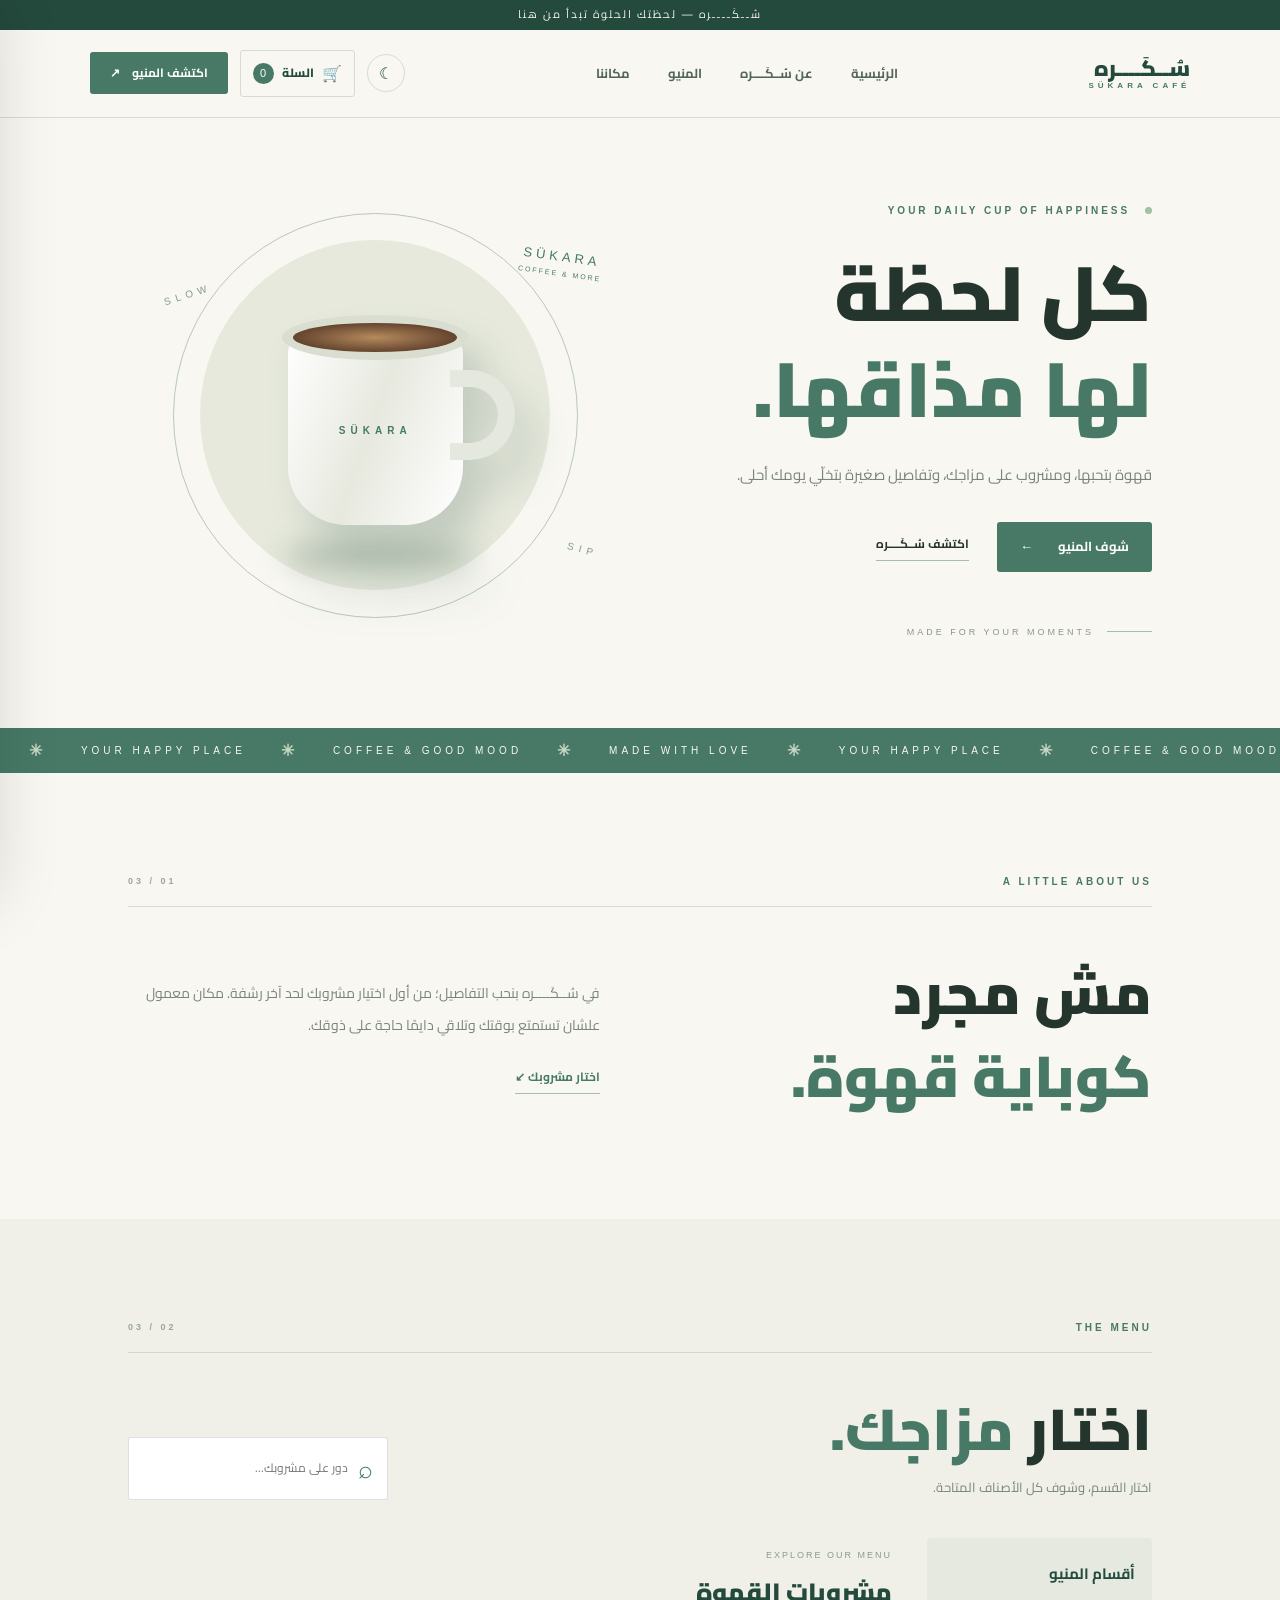
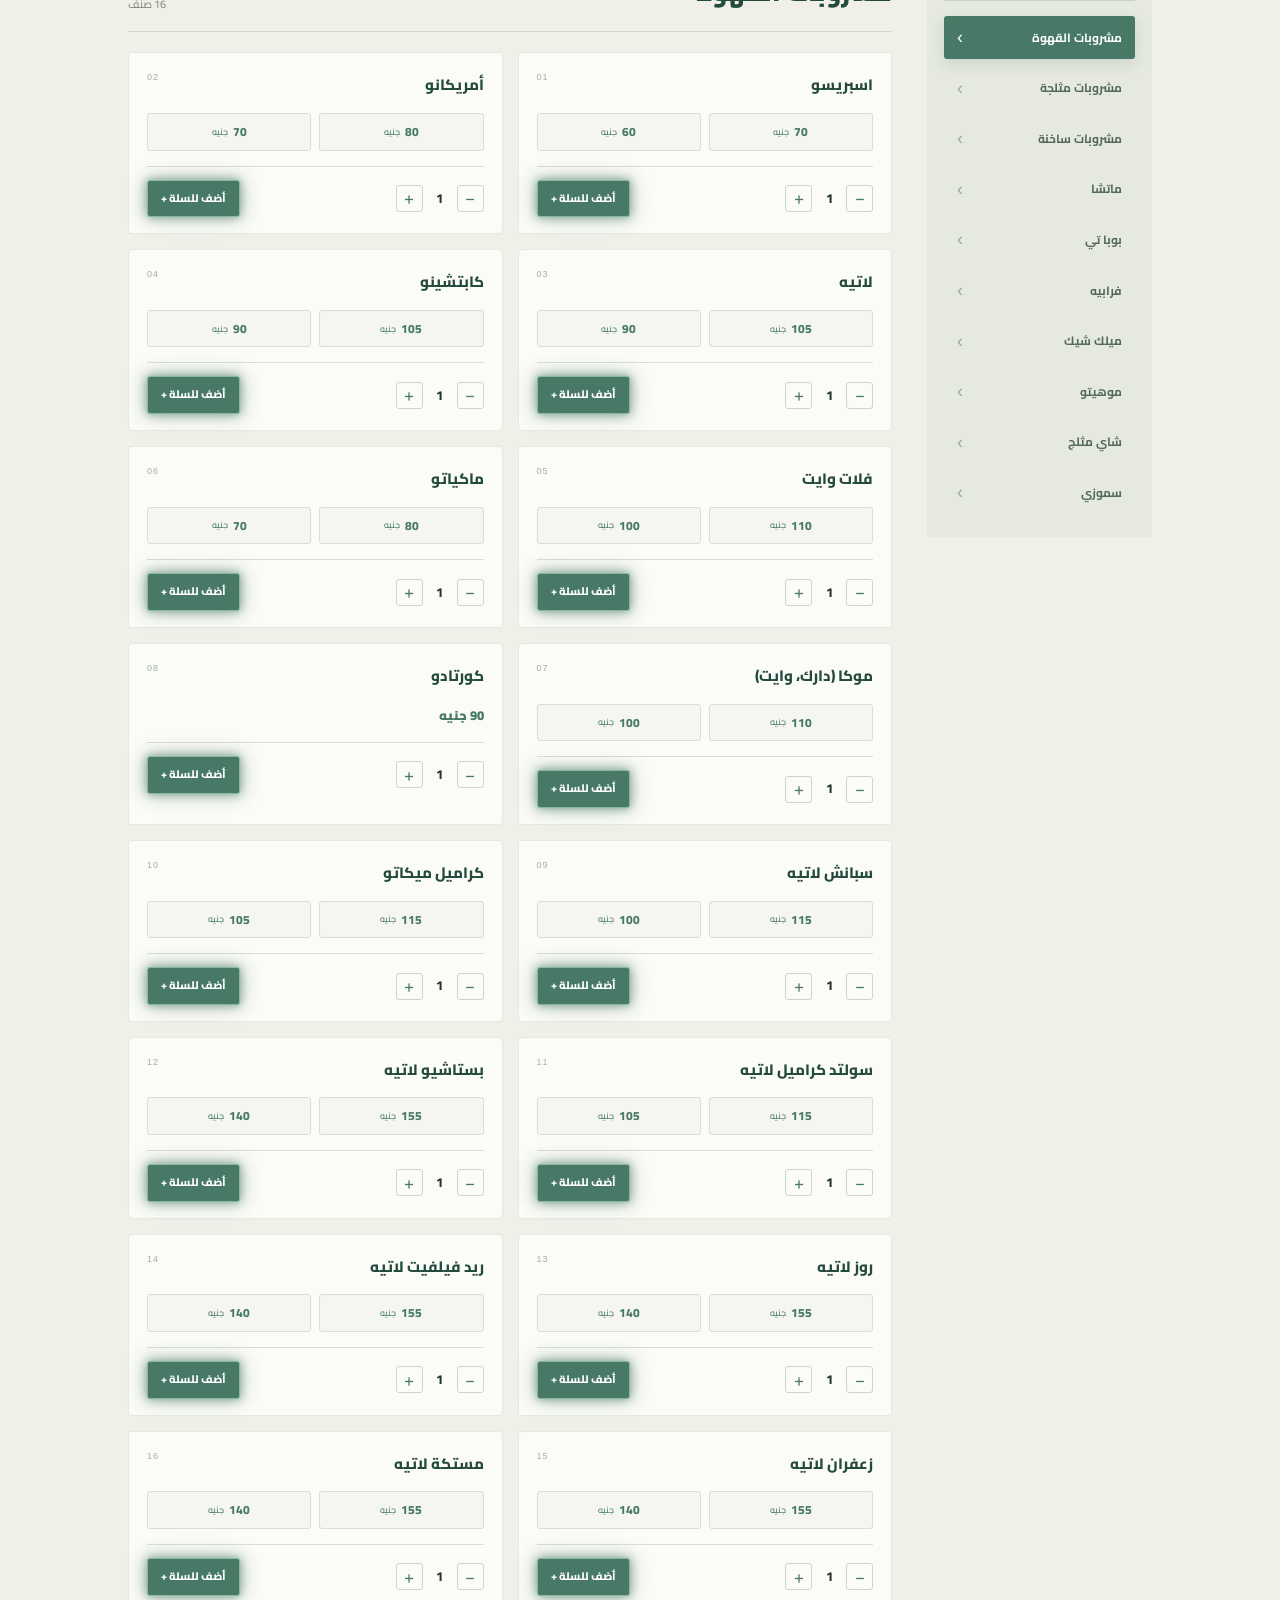
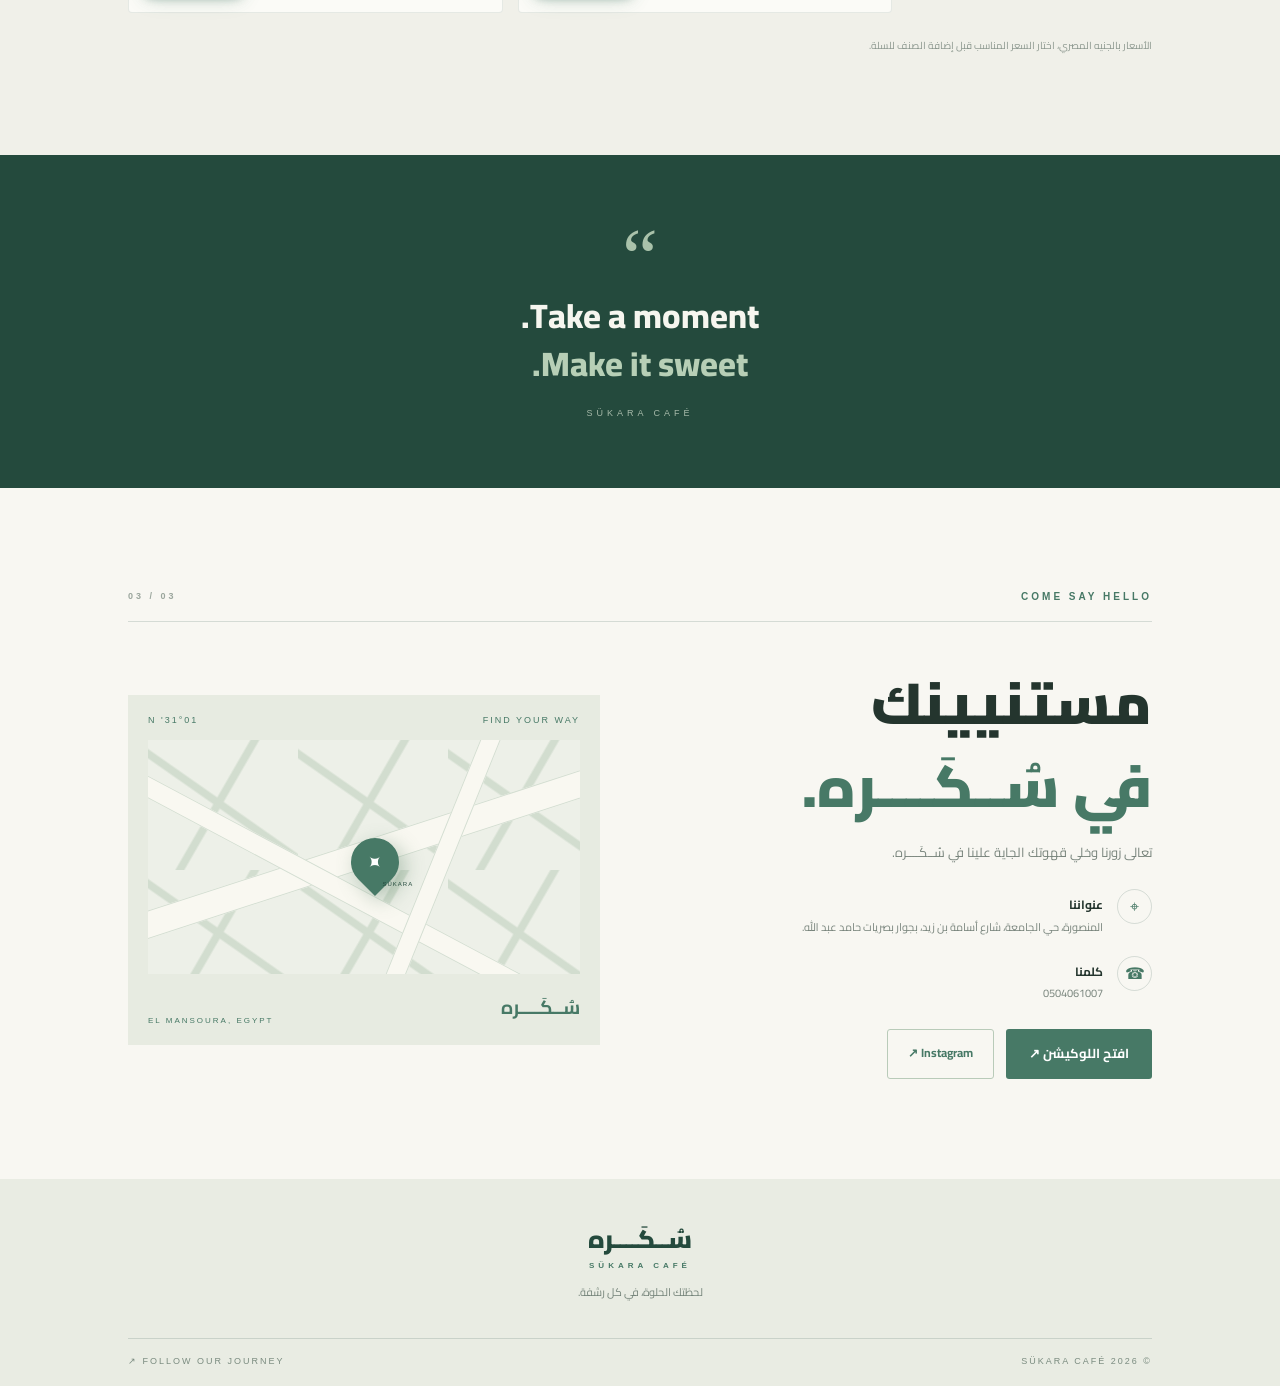
==== index.html @ 3d0cc42a "Add files via upload" ====
<!DOCTYPE html>
<html lang="ar" dir="rtl">
<head>
  <meta charset="UTF-8">
  <meta name="viewport" content="width=device-width, initial-scale=1.0">
  <meta name="theme-color" content="#f7f6f0">
  <meta name="description" content="سُــكَــــره - قهوتك ومشروبك المفضل في مكان واحد.">
  <title>سُــكَــــره | SÜKARA Café</title>
  <link rel="preconnect" href="https://fonts.googleapis.com">
  <link rel="preconnect" href="https://fonts.gstatic.com" crossorigin>
  <link href="https://fonts.googleapis.com/css2?family=Cairo:wght@400;500;600;700;800;900&display=swap" rel="stylesheet">
  <link rel="stylesheet" href="style.css">
  <script src="script.js?v=invoice-fix-2" defer></script>
</head>
<body>
  <div class="announcement">سُــكَــــره — لحظتك الحلوة تبدأ من هنا</div>

  <header class="site-header">
    <a class="brand" href="#home" aria-label="سُــكَــــره الرئيسية">
      <img src="images/logo.png.jpg" alt="شعار سُــكَــــره" onerror="this.style.display='none'">
      <span>سُــكَــــره<small>SÜKARA CAFÉ</small></span>
    </a>

    <button class="menu-toggle" id="menuToggle" aria-label="فتح القائمة">☰</button>

    <nav class="main-nav" id="mainNav">
      <a href="#home">الرئيسية</a>
      <a href="#about">عن سُــكَــــره</a>
      <a href="#menu">المنيو</a>
      <a href="#location">مكاننا</a>
    </nav>

    <div class="header-actions">
      <button class="icon-btn" id="themeToggle" aria-label="تغيير الوضع">☾</button>

      <button class="cart-header-btn" id="openCart" aria-label="فتح سلة الطلبات">
        <span class="cart-icon">🛒</span>
        <span>السلة</span>
        <b id="cartCount">0</b>
      </button>

      <a class="header-order" href="#menu">اكتشف المنيو <span>↗</span></a>
    </div>
  </header>

  <main>
    <section class="hero" id="home">
      <div class="hero-copy">
        <span class="eyebrow"><i></i> YOUR DAILY CUP OF HAPPINESS</span>
        <h1>كل لحظة<br><em>لها مذاقها.</em></h1>
        <p>قهوة بتحبها، ومشروب على مزاجك، وتفاصيل صغيرة بتخلّي يومك أحلى.</p>
        <div class="hero-actions">
          <a class="primary-btn" href="#menu">شوف المنيو <span>←</span></a>
          <a class="text-link" href="#about">اكتشف سُــكَــــره</a>
        </div>
        <div class="hero-note"><span class="note-line"></span><span>MADE FOR YOUR MOMENTS</span></div>
      </div>

      <div class="hero-art" aria-label="قهوة سُــكَــــره">
        <div class="art-circle"></div>
        <div class="art-ring"></div>
        <div class="cup">
          <div class="cup-top"><div class="coffee"></div></div>
          <div class="cup-body"><span>SÜKARA</span></div>
          <div class="cup-handle"></div>
          <div class="cup-shadow"></div>
        </div>
        <div class="art-stamp">SÜKARA<br><small>COFFEE & MORE</small></div>
        <span class="floating-word word-one">SLOW</span>
        <span class="floating-word word-two">SIP</span>
      </div>
    </section>

    <div class="ticker" aria-hidden="true">
      <div class="ticker-track">
        <span>COFFEE & GOOD MOOD</span><b>✳</b>
        <span>YOUR HAPPY PLACE</span><b>✳</b>
        <span>MADE WITH LOVE</span><b>✳</b>
        <span>COFFEE & GOOD MOOD</span><b>✳</b>
        <span>YOUR HAPPY PLACE</span><b>✳</b>
        <span>MADE WITH LOVE</span><b>✳</b>
      </div>
    </div>

    <section class="about section-wrap" id="about">
      <div class="section-kicker">A LITTLE ABOUT US <span>01 / 03</span></div>
      <div class="about-grid">
        <h2>مش مجرد<br><em>كوباية قهوة.</em></h2>
        <div class="about-copy">
          <p>في سُــكَــــره بنحب التفاصيل؛ من أول اختيار مشروبك لحد آخر رشفة. مكان معمول علشان تستمتع بوقتك وتلاقي دايمًا حاجة على ذوقك.</p>
          <a href="#menu" class="under-link">اختار مشروبك <span>↙</span></a>
        </div>
      </div>
    </section>

    <section class="menu-section section-wrap" id="menu">
      <div class="section-kicker">THE MENU <span>02 / 03</span></div>

      <div class="menu-heading">
        <div>
          <h2>اختار <em>مزاجك.</em></h2>
          <p>اختار القسم، وشوف كل الأصناف المتاحة.</p>
        </div>

        <div class="menu-search">
          <span>⌕</span>
          <input type="search" id="menuSearch" placeholder="دور على مشروبك..." autocomplete="off">
        </div>
      </div>

      <div class="menu-layout">
        <aside class="menu-categories">
          <h3>أقسام المنيو</h3>
          <div class="category-tabs" id="categoryTabs"></div>
        </aside>

        <div class="menu-content">
          <div class="menu-content-heading">
            <div>
              <span class="menu-small-label">EXPLORE OUR MENU</span>
              <h3 id="activeCategoryTitle">مشروبات القهوة</h3>
            </div>
            <span class="menu-count" id="menuCount">0 صنف</span>
          </div>

          <div class="products-grid" id="productsGrid"></div>
          <div class="empty-state" id="emptyState" hidden>
            مش لاقيين الصنف ده، جرّب كلمة تانية.
          </div>
        </div>
      </div>

      <p class="menu-footnote">الأسعار بالجنيه المصري، اختار السعر المناسب قبل إضافة الصنف للسلة.</p>
    </section>

    <section class="quote-band">
      <span class="quote-mark">“</span>
      <p>Take a moment.<br><em>Make it sweet.</em></p>
      <span class="quote-sign">SÜKARA CAFÉ</span>
    </section>

    <section class="location-section section-wrap" id="location">
      <div class="section-kicker">COME SAY HELLO <span>03 / 03</span></div>

      <div class="location-grid">
        <div>
          <h2>مستنيينك<br><em>في سُــكَــــره.</em></h2>
          <p>تعالى زورنا وخلي قهوتك الجاية علينا في سُــكَــــره.</p>

          <div class="location-detail">
            <span class="detail-icon">⌖</span>
            <div>
              <b>عنواننا</b>
              <p>المنصورة، حي الجامعة، شارع أسامة بن زيد، بجوار بصريات حامد عبد الله.</p>
            </div>
          </div>

          <div class="location-detail">
            <span class="detail-icon">☎</span>
            <div>
              <b>كلمنا</b>
              <p dir="ltr">0504061007</p>
            </div>
          </div>

          <div class="location-actions">
            <a class="primary-btn" href="https://www.google.com/maps?q=31.033583,31.358722" target="_blank" rel="noopener">افتح اللوكيشن ↗</a>
            <a class="outline-btn" href="https://www.instagram.com/sukara.eg/" target="_blank" rel="noopener">Instagram ↗</a>
          </div>
        </div>

        <div class="location-card">
          <div class="location-card-top"><span>FIND YOUR WAY</span><span>31°01' N</span></div>
          <div class="map-art">
            <div class="map-road road-a"></div>
            <div class="map-road road-b"></div>
            <div class="map-road road-c"></div>
            <div class="map-pin">✦<small>SÜKARA</small></div>
          </div>
          <div class="location-card-bottom"><b>سُــكَــــره</b><span>EL MANSOURA, EGYPT</span></div>
        </div>
      </div>
    </section>
  </main>

  <footer class="site-footer">
    <a class="footer-brand" href="#home">سُــكَــــره <small>SÜKARA CAFÉ</small></a>
    <p>لحظتك الحلوة، في كل رشفة.</p>
    <div class="footer-bottom">
      <span>© 2026 SÜKARA CAFÉ</span>
      <a href="https://www.instagram.com/sukara.eg/" target="_blank" rel="noopener">FOLLOW OUR JOURNEY ↗</a>
    </div>
  </footer>

  <!-- خلفية سلة الطلبات -->
  <div class="cart-overlay" id="cartOverlay"></div>

  <!-- سلة الطلبات الجانبية -->
  <aside class="cart-drawer" id="cartDrawer" aria-label="سلة الطلبات">
    <div class="cart-drawer-header">
      <div>
        <span class="cart-kicker">YOUR ORDER</span>
        <h2>سلة الطلبات <span id="cartHeaderCount">(0)</span></h2>
      </div>
      <button class="cart-close" id="closeCart" aria-label="إغلاق السلة">×</button>
    </div>

    <div class="cart-items" id="cartItems">
      <div class="cart-empty">
        <span>🛒</span>
        <h3>السلة لسه فاضية</h3>
        <p>اختار مشروبك المفضل وضيفه هنا.</p>
        <button class="continue-shopping" id="continueShopping">ابدأ الطلب</button>
      </div>
    </div>

    <div class="cart-drawer-footer">
      <div class="cart-total-row">
        <span>إجمالي الطلب</span>
        <strong id="cartTotal">0 جنيه</strong>
      </div>
      <p class="cart-note">راجع الأصناف والكميات قبل تأكيد طلبك.</p>
      <button class="checkout-btn" id="checkoutBtn" disabled>تأكيد الطلب</button>
      <button class="clear-cart-btn" id="clearCart">إفراغ السلة</button>
    </div>
  </aside>

  <div class="toast-message" id="toastMessage"></div>
<!-- نافذة بيانات تأكيد الطلب -->
<div class="checkout-modal-overlay" id="checkoutModalOverlay"></div>

<section
  class="checkout-modal"
  id="checkoutModal"
  role="dialog"
  aria-modal="true"
  aria-labelledby="checkoutModalTitle"
  aria-hidden="true"
>
  <button
    type="button"
    class="checkout-modal-close"
    id="closeCheckoutModal"
    aria-label="إغلاق"
  >×</button>

  <div class="checkout-modal-heading">
    <span>COMPLETE YOUR ORDER</span>
    <h2 id="checkoutModalTitle">بيانات الطلب</h2>
    <p>اكتب بياناتك واختار طريقة استلام الطلب.</p>
  </div>

  <div class="checkout-form-fields">
    <label for="customerName">اسم العميل</label>
    <input
      type="text"
      id="customerName"
      placeholder="اكتب اسمك"
      autocomplete="name"
    >

    <label for="customerPhone">رقم التليفون</label>
    <input
      type="tel"
      id="customerPhone"
      placeholder="01xxxxxxxxx"
      inputmode="tel"
      autocomplete="tel"
    >
  </div>

  <div class="fulfillment-title">اختار طريقة استلام الطلب</div>

  <div class="fulfillment-options">
    <button
      type="button"
      class="fulfillment-option"
      id="deliveryOption"
      data-fulfillment="delivery"
      aria-pressed="false"
    >
      <span class="fulfillment-icon" aria-hidden="true">🚚</span>
      <span>Delivery</span>
    </button>

    <button
      type="button"
      class="fulfillment-option"
      id="inPlaceOption"
      data-fulfillment="in-place"
      aria-pressed="false"
    >
      <span class="fulfillment-icon" aria-hidden="true">☕</span>
      <span>In Place</span>
    </button>
  </div>

  <div class="delivery-area-field" id="deliveryAreaField" hidden>
    <label for="deliveryArea">حدد المنطقة بالتفصيل</label>
    <textarea
      id="deliveryArea"
      rows="3"
      placeholder="اكتب المنطقة والشارع وأي تفاصيل تساعدنا نوصل لك..."
    ></textarea>
  </div>

  
  <div class="order-actions">
    <button
      type="button"
      class="confirm-order-final"
      id="confirmOrderFinal"
    >
      <span>📩</span>
      تأكيد الأوردر
    </button>
  </div>

  <p class="order-warning">
    بعد تأكيد الطلب، هتظهرلك فاتورة إلكترونية بتفاصيل الأوردر.
  </p>

</section>

  <button class="back-top" id="backTop" aria-label="العودة للأعلى">↑</button>
</body>
</html>
---- style.css ----
*{box-sizing:border-box;margin:0;padding:0}
:root{--green:#477966;--deep:#244a3d;--sage:#a4bea7;--cream:#f8f7f2;--paper:#efeee7;--ink:#24352e;--muted:#78847c;--line:rgba(36,74,61,.16);--white:#fff;--shadow:0 22px 60px rgba(36,74,61,.10)}
body{font-family:"Cairo",sans-serif;background:var(--cream);color:var(--ink);line-height:1.8;overflow-x:hidden;transition:background .3s,color .3s}
body.no-scroll{overflow:hidden}
a{color:inherit;text-decoration:none}
button,input{font:inherit}
button{cursor:pointer}
.announcement{text-align:center;background:var(--deep);color:#f8f7f2;font-size:11px;letter-spacing:2px;padding:5px 12px}
.site-header{height:88px;padding:0 7%;display:flex;align-items:center;justify-content:space-between;background:rgba(248,247,242,.94);backdrop-filter:blur(16px);position:sticky;top:0;z-index:20;border-bottom:1px solid var(--line)}
.brand{display:flex;align-items:center;gap:10px;color:var(--deep);font-size:22px;font-weight:900;line-height:1.15}
.brand img{width:53px;height:53px;object-fit:contain;border-radius:50%}
.brand small,.footer-brand small{display:block;font-family:Arial,sans-serif;font-size:8px;letter-spacing:4px;color:var(--green);text-align:center}
.main-nav{display:flex;gap:38px;font-size:13px;font-weight:700;color:#53665c}
.main-nav a{transition:.2s}
.main-nav a:hover{color:var(--green)}
.header-actions{display:flex;align-items:center;gap:12px}
.icon-btn{border:1px solid var(--line);background:transparent;color:var(--deep);width:38px;height:38px;border-radius:50%}
.cart-header-btn{display:flex;align-items:center;gap:8px;border:1px solid var(--line);background:transparent;color:var(--deep);padding:8px 12px;border-radius:3px;font-size:12px;font-weight:800}
.cart-header-btn b{background:var(--green);color:#fff;min-width:21px;height:21px;border-radius:50%;display:grid;place-items:center;font:11px Arial}
.cart-icon{font-size:16px}
.header-order{background:var(--green);color:white;padding:10px 20px;border-radius:3px;font-size:12px;font-weight:700}
.header-order span{margin-right:9px}
.menu-toggle{display:none}
.hero{min-height:610px;padding:70px 10% 85px;display:grid;grid-template-columns:1fr 1fr;align-items:center;gap:35px;position:relative;overflow:hidden}
.hero-copy{position:relative;z-index:2}
.eyebrow,.section-kicker{font-family:Arial,sans-serif;letter-spacing:3px;font-size:10px;color:var(--green);font-weight:700}
.eyebrow i{display:inline-block;width:7px;height:7px;background:var(--sage);border-radius:50%;margin-left:9px}
.hero h1{font-size:clamp(48px,6vw,82px);line-height:1.25;font-weight:900;margin:22px 0}
.hero h1 em,.about h2 em,.menu-heading h2 em,.location-grid h2 em{font-style:normal;color:var(--green)}
.hero-copy>p{max-width:430px;color:var(--muted);font-size:15px;line-height:2.1}
.hero-actions{display:flex;align-items:center;gap:28px;margin-top:32px}
.primary-btn{display:inline-flex;align-items:center;gap:25px;background:var(--green);color:white;padding:13px 23px;border-radius:3px;font-size:13px;font-weight:700;transition:.25s}
.primary-btn:hover{background:var(--deep);transform:translateY(-3px)}
.text-link,.under-link{font-size:12px;font-weight:700;border-bottom:1px solid var(--sage);padding-bottom:5px}
.hero-note{display:flex;align-items:center;gap:13px;margin-top:55px;font:9px Arial;letter-spacing:3px;color:#8a968d}
.note-line{width:45px;height:1px;background:var(--sage)}
.hero-art{height:450px;position:relative;display:flex;align-items:center;justify-content:center}
.art-circle{position:absolute;width:350px;height:350px;background:#e6e9dc;border-radius:50%}
.art-ring{position:absolute;width:405px;height:405px;border:1px solid #b8c9b8;border-radius:50%}
.cup{position:relative;width:225px;height:270px;z-index:2;filter:drop-shadow(18px 25px 17px rgba(36,74,61,.18))}
.cup-body{position:absolute;top:55px;left:25px;width:175px;height:190px;background:linear-gradient(110deg,#fff 0%,#e7e9df 48%,#fff 100%);border-radius:18px 18px 58px 58px;display:flex;align-items:center;justify-content:center;color:var(--green);font:10px Arial;letter-spacing:5px;font-weight:bold}
.cup-top{position:absolute;top:35px;left:19px;width:187px;height:45px;border-radius:50%;background:#d9ded1;z-index:3;display:grid;place-items:center}
.coffee{width:164px;height:29px;border-radius:50%;background:radial-gradient(ellipse,#b58a5d 0%,#65452f 70%)}
.cup-handle{position:absolute;right:-27px;top:90px;width:65px;height:90px;border:17px solid #e5e8de;border-left:0;border-radius:0 45px 45px 0}
.cup-shadow{position:absolute;bottom:-15px;left:20px;width:190px;height:20px;background:#9aab9b;filter:blur(14px);border-radius:50%;z-index:-1}
.art-stamp{position:absolute;right:4%;top:13%;font:13px Arial;letter-spacing:4px;color:var(--green);transform:rotate(8deg);text-align:center}
.art-stamp small{font-size:7px;letter-spacing:2px}
.floating-word{position:absolute;font:10px Arial;letter-spacing:5px;color:#809b88}
.word-one{left:7%;top:22%;transform:rotate(-18deg)}
.word-two{right:5%;bottom:19%;transform:rotate(15deg)}
.ticker{overflow:hidden;background:var(--green);color:#f8f7f2;padding:13px 0}
.ticker-track{display:flex;align-items:center;justify-content:space-around;gap:35px;min-width:900px;white-space:nowrap;font:10px Arial;letter-spacing:4px}
.ticker b{color:#c5d6c2;font-size:16px}
.section-wrap{padding:100px 10%}
.section-kicker{display:flex;justify-content:space-between;border-bottom:1px solid var(--line);padding-bottom:15px}
.section-kicker span{font-size:9px;color:#9ba69d}
.about-grid{display:grid;grid-template-columns:1fr 1fr;gap:80px;padding-top:45px;align-items:center}
.about h2,.menu-heading h2,.location-grid h2{font-size:clamp(36px,4.5vw,60px);line-height:1.45;font-weight:900}
.about-copy p{font-size:14px;color:var(--muted);line-height:2.3;max-width:480px}
.under-link{display:inline-block;margin-top:25px;color:var(--green)}
.menu-section{background:#f0f0e9}
.menu-heading{display:flex;align-items:end;justify-content:space-between;margin:35px 0 38px}
.menu-heading p{color:var(--muted);font-size:13px;margin-top:5px}
.menu-search{width:260px;display:flex;align-items:center;gap:10px;background:#fff;border:1px solid var(--line);padding:8px 14px;border-radius:3px}
.menu-search span{font-size:25px;color:var(--green)}
.menu-search input{border:0;outline:0;background:transparent;width:100%;font-size:12px;color:var(--ink)}
.menu-layout{display:grid;grid-template-columns:225px minmax(0,1fr);gap:35px;align-items:start}
.menu-categories{background:#e5e9df;padding:22px 17px;position:sticky;top:110px;border-radius:4px}
.menu-categories h3{font-size:15px;color:var(--deep);margin-bottom:15px;padding-bottom:13px;border-bottom:1px solid rgba(36,74,61,.15)}
.category-tabs{display:flex;flex-direction:column;gap:7px}
.category-tab{width:100%;display:flex;align-items:center;justify-content:space-between;text-align:right;border:1px solid transparent;background:transparent;color:#53695c;padding:10px 12px;border-radius:3px;font-size:12px;font-weight:700;transition:.2s}
.category-tab:after{content:"›";font:18px Arial;opacity:.5}
.category-tab:hover{background:#f5f6ef;color:var(--deep)}
.category-tab.active{background:var(--green);color:white;box-shadow:0 5px 14px rgba(36,74,61,.12)}
.category-tab.active:after{opacity:1}
.menu-content{min-width:0}
.menu-content-heading{display:flex;align-items:end;justify-content:space-between;border-bottom:1px solid var(--line);padding:0 0 17px;margin-bottom:20px}
.menu-small-label{font:9px Arial;letter-spacing:2px;color:#8b9b8d}
.menu-content-heading h3{font-size:25px;color:var(--deep);font-weight:900;margin-top:3px}
.menu-count{font-size:11px;color:var(--muted);white-space:nowrap}
.products-grid{display:grid;grid-template-columns:repeat(2,minmax(0,1fr));gap:15px}
.product-card{background:#fbfbf7;border:1px solid rgba(36,74,61,.10);padding:19px 18px 16px;border-radius:4px;display:flex;flex-direction:column;gap:15px;transition:.25s;min-width:0}
.product-card:hover{transform:translateY(-3px);box-shadow:var(--shadow);border-color:#b4c9b8}
.product-card-top{display:flex;justify-content:space-between;align-items:start;gap:10px}
.product-card h4{font-size:15px;font-weight:800;color:var(--deep);line-height:1.7}
.product-number{font:9px Arial;letter-spacing:1px;color:#a1b0a2;flex-shrink:0}
.product-price-options{display:flex;gap:8px;flex-wrap:wrap}
.price-option{flex:1;min-width:75px;display:flex;align-items:center;justify-content:center;gap:5px;border:1px solid #d7dfd5;background:#f4f6ef;color:var(--green);padding:7px 9px;border-radius:3px;font-size:12px;font-weight:800;transition:.2s}
.price-option:hover{border-color:var(--green)}
.price-option.selected{background:var(--green);border-color:var(--green);color:#fff}
.price-option small{font-size:9px;font-weight:500}
.single-price{font-size:13px;font-weight:900;color:var(--green)}
.product-controls{display:flex;align-items:center;justify-content:space-between;border-top:1px solid var(--line);padding-top:13px;gap:10px}
.quantity-control{display:flex;align-items:center;gap:11px}
.quantity-control button{width:27px;height:27px;border:1px solid #c9d6c9;background:transparent;color:var(--green);border-radius:3px;font-size:18px;line-height:1}
.quantity-control button:hover{background:var(--green);color:#fff}
.quantity-control span{font-size:13px;font-weight:800;min-width:12px;text-align:center}
.add-to-cart{background:var(--deep);color:#fff;border:0;padding:8px 13px;border-radius:3px;font-size:11px;font-weight:800;transition:.2s}
.add-to-cart:hover{background:var(--green)}
.add-to-cart:disabled{opacity:.4;cursor:not-allowed}
.empty-state{text-align:center;padding:45px;color:var(--muted);font-size:14px;background:#fbfbf7;border:1px solid var(--line);border-radius:4px}
.menu-footnote{font-size:10px;color:#8b978e;margin-top:24px}
.quote-band{background:var(--deep);color:#f6f6ef;text-align:center;padding:70px 20px;position:relative}
.quote-mark{font:80px Georgia;color:#a9c2aa;line-height:.8}
.quote-band p{font-size:34px;font-weight:800;line-height:1.4}
.quote-band p em{font-style:normal;color:#b7cfb6}
.quote-sign{display:block;font:9px Arial;letter-spacing:4px;color:#a6b9a9;margin-top:20px}
.location-grid{display:grid;grid-template-columns:1fr 1fr;gap:80px;align-items:center;padding-top:40px}
.location-grid>div:first-child>p{color:var(--muted);font-size:13px;margin:12px 0 25px}
.location-detail{display:flex;gap:14px;align-items:start;margin:18px 0}
.detail-icon{width:35px;height:35px;display:grid;place-items:center;border:1px solid var(--line);border-radius:50%;color:var(--green)}
.location-detail b{font-size:12px}
.location-detail p{font-size:11px;color:var(--muted);max-width:380px}
.location-actions{display:flex;gap:12px;margin-top:25px}
.outline-btn{border:1px solid #b9cbb9;padding:12px 20px;font-size:12px;color:var(--green);font-weight:700;border-radius:3px}
.location-card{height:350px;background:#e7ebe1;padding:20px;display:flex;flex-direction:column;justify-content:space-between;overflow:hidden}
.location-card-top,.location-card-bottom{display:flex;justify-content:space-between;font:9px Arial;letter-spacing:2px;color:var(--green)}
.location-card-bottom{font-family:"Cairo",sans-serif;align-items:end;letter-spacing:0}
.location-card-bottom b{font-size:19px}
.location-card-bottom span{font:8px Arial;letter-spacing:2px}
.map-art{position:relative;flex:1;margin:15px 0;overflow:hidden;background-color:#edf0e8;background-image:linear-gradient(35deg,transparent 47%,#d2ddcf 48%,#d2ddcf 51%,transparent 52%),linear-gradient(120deg,transparent 45%,#d2ddcf 46%,#d2ddcf 49%,transparent 50%);background-size:150px 130px}
.map-road{position:absolute;background:#f9f8f1;border:1px solid #d5dfd3}
.road-a{width:130%;height:27px;top:40%;left:-10%;transform:rotate(-18deg)}
.road-b{width:120%;height:20px;top:65%;left:-10%;transform:rotate(28deg)}
.road-c{height:150%;width:19px;top:-20%;left:65%;transform:rotate(22deg)}
.map-pin{position:absolute;top:42%;left:47%;width:48px;height:48px;border-radius:50% 50% 50% 0;transform:rotate(-45deg);background:var(--green);color:white;display:grid;place-items:center;font-size:20px;box-shadow:0 8px 20px #668c7070}
.map-pin small{position:absolute;transform:rotate(45deg);font:6px Arial;letter-spacing:1px;top:53px;color:var(--deep)}
.site-footer{background:#e9ece3;padding:45px 10% 20px;text-align:center;color:var(--deep)}
.footer-brand{font-size:25px;font-weight:900;line-height:1.2}
.footer-brand small{margin-top:5px}
.site-footer>p{font-size:11px;color:#75847a;margin:12px 0 35px}
.footer-bottom{border-top:1px solid var(--line);padding-top:17px;display:flex;justify-content:space-between;font:9px Arial;letter-spacing:2px;color:#7b8c80}
.back-top{position:fixed;bottom:20px;left:20px;width:40px;height:40px;border:0;background:var(--green);color:white;border-radius:50%;font-size:20px;cursor:pointer;opacity:0;pointer-events:none;transition:.2s;z-index:10}
.back-top.visible{opacity:1;pointer-events:auto}

/* سلة الطلبات */
.cart-overlay{position:fixed;inset:0;background:rgba(15,28,21,.48);z-index:80;opacity:0;visibility:hidden;transition:.3s}
.cart-overlay.show{opacity:1;visibility:visible}
.cart-drawer{position:fixed;top:0;left:0;width:min(440px,100%);height:100dvh;background:var(--cream);z-index:81;transform:translateX(-105%);transition:transform .35s ease;display:flex;flex-direction:column;box-shadow:20px 0 60px rgba(0,0,0,.13)}
.cart-drawer.open{transform:translateX(0)}
.cart-drawer-header{padding:25px 25px 20px;border-bottom:1px solid var(--line);display:flex;align-items:center;justify-content:space-between}
.cart-kicker{font:9px Arial;letter-spacing:3px;color:var(--green)}
.cart-drawer-header h2{font-size:23px;color:var(--deep);margin-top:3px}
.cart-drawer-header h2 span{font-size:13px;color:var(--muted);font-weight:500}
.cart-close{width:37px;height:37px;border:1px solid var(--line);border-radius:50%;background:transparent;color:var(--deep);font-size:25px;line-height:1}
.cart-items{flex:1;overflow-y:auto;padding:15px 22px}
.cart-empty{text-align:center;padding:75px 15px;color:var(--muted)}
.cart-empty>span{font-size:42px}
.cart-empty h3{font-size:18px;color:var(--deep);margin-top:12px}
.cart-empty p{font-size:12px;margin:5px 0 20px}
.continue-shopping{background:var(--green);color:#fff;border:0;padding:10px 22px;border-radius:3px;font-size:12px;font-weight:700}
.cart-item{padding:16px 0;border-bottom:1px solid var(--line);display:grid;grid-template-columns:1fr auto;gap:10px}
.cart-item-info h4{font-size:13px;color:var(--deep)}
.cart-item-info p{font-size:11px;color:var(--muted);margin-top:3px}
.cart-item-price{font-size:12px;font-weight:900;color:var(--green);white-space:nowrap}
.cart-item-actions{display:flex;align-items:center;justify-content:space-between;margin-top:10px}
.cart-quantity{display:flex;align-items:center;gap:10px}
.cart-quantity button{width:25px;height:25px;border:1px solid #c9d6c9;background:transparent;color:var(--green);border-radius:3px;font-size:17px;line-height:1}
.cart-quantity span{font-size:12px;font-weight:800}
.remove-item{border:0;background:transparent;color:#a45b51;font-size:11px}
.cart-drawer-footer{padding:20px 24px 25px;border-top:1px solid var(--line);background:var(--paper)}
.cart-total-row{display:flex;align-items:center;justify-content:space-between;color:var(--deep);font-size:14px;font-weight:700}
.cart-total-row strong{font-size:19px;color:var(--green)}
.cart-note{font-size:10px;color:var(--muted);margin:5px 0 15px}
.checkout-btn{width:100%;padding:13px;border:0;border-radius:3px;background:var(--green);color:white;font-weight:800;font-size:13px}
.checkout-btn:disabled{opacity:.4;cursor:not-allowed}
.clear-cart-btn{width:100%;margin-top:10px;padding:8px;border:0;background:transparent;color:#9b655c;font-size:11px}
.toast-message{position:fixed;bottom:25px;right:50%;transform:translate(50%,20px);background:var(--deep);color:white;padding:10px 20px;border-radius:4px;font-size:12px;z-index:100;opacity:0;pointer-events:none;transition:.25s}
.toast-message.show{opacity:1;transform:translate(50%,0)}

/* الوضع الليلي */
body.dark{--cream:#18251f;--paper:#202f27;--ink:#edf1e9;--muted:#a7b5a9;--line:rgba(220,235,220,.16);background:var(--cream);color:var(--ink)}
body.dark .site-header{background:rgba(24,37,31,.94)}
body.dark .brand,body.dark .main-nav,body.dark .icon-btn,body.dark .cart-header-btn{color:#e2eee2}
body.dark .menu-section{background:#202e27}
body.dark .menu-categories{background:#293a31}
body.dark .menu-categories h3,body.dark .menu-content-heading h3{color:#e3eee2}
body.dark .category-tab{color:#c5d8c8}
body.dark .category-tab:hover{background:#34483b}
body.dark .category-tab.active{background:var(--green);color:white}
body.dark .menu-search,body.dark .product-card,body.dark .empty-state{background:#293a31}
body.dark .menu-search input,body.dark .product-card h4{color:#e3eee2}
body.dark .price-option{background:#22342a;color:#c8ddca;border-color:#526c5c}
body.dark .price-option.selected{background:var(--green);color:#fff}
body.dark .location-card{background:#dfe7d9}
body.dark .site-footer{background:#22342a;color:#e3eee2}
body.dark .cart-drawer{background:#1d2d24}
body.dark .cart-drawer-header h2,body.dark .cart-item-info h4{color:#e3eee2}
body.dark .cart-drawer-footer{background:#22342a}
body.dark .cart-total-row{color:#e3eee2}
body.dark .cart-empty h3{color:#e3eee2}
body.dark .main-nav{background:var(--cream)}

@media(max-width:1000px){
  .site-header{padding:0 5%}
  .main-nav{gap:18px}
  .hero{padding:55px 7%;grid-template-columns:1fr 1fr}
  .section-wrap{padding:75px 7%}
  .menu-layout{grid-template-columns:190px minmax(0,1fr);gap:22px}
  .products-grid{gap:11px}
}
@media(max-width:700px){
  .announcement{font-size:9px}
  .site-header{height:72px}
  .brand{font-size:18px}
  .brand img{width:43px;height:43px}
  .menu-toggle{display:block;border:0;background:transparent;color:var(--deep);font-size:25px}
  .header-actions{gap:7px}
  .header-order{display:none}
  .icon-btn{width:34px;height:34px}
  .cart-header-btn{padding:6px 8px;gap:5px;font-size:10px}
  .cart-icon{font-size:14px}
  .cart-header-btn b{min-width:19px;height:19px}
  .main-nav{display:none;position:absolute;top:71px;right:0;left:0;background:var(--cream);padding:18px 7%;flex-direction:column;gap:14px;border-bottom:1px solid var(--line)}
  .main-nav.open{display:flex}
  .hero{grid-template-columns:1fr;padding:55px 8% 35px;gap:0}
  .hero h1{font-size:55px}
  .hero-art{height:320px;grid-row:1}
  .art-circle{width:250px;height:250px}
  .art-ring{width:290px;height:290px}
  .cup{transform:scale(.78)}
  .art-stamp{right:0;top:6%}
  .hero-note{margin-top:35px}
  .ticker-track{justify-content:flex-start}
  .section-wrap{padding:65px 7%}
  .about-grid,.location-grid{grid-template-columns:1fr;gap:25px}
  .about h2,.menu-heading h2,.location-grid h2{font-size:42px}
  .menu-heading{align-items:stretch;flex-direction:column;gap:20px}
  .menu-search{width:100%}
  .menu-layout{grid-template-columns:1fr;gap:20px}
  .menu-categories{position:static;padding:15px}
  .menu-categories h3{margin-bottom:10px}
  .category-tabs{flex-direction:row;overflow-x:auto;gap:7px;padding-bottom:5px;scrollbar-width:thin}
  .category-tab{width:auto;min-width:max-content;padding:8px 13px}
  .category-tab:after{display:none}
  .menu-content-heading h3{font-size:21px}
  .products-grid{grid-template-columns:1fr 1fr;gap:9px}
  .product-card{padding:14px 11px;gap:12px}
  .product-card h4{font-size:12px}
  .price-option{font-size:11px;padding:6px 5px;min-width:65px}
  .product-controls{align-items:center}
  .quantity-control{gap:7px}
  .quantity-control button{width:25px;height:25px}
  .add-to-cart{padding:7px 9px;font-size:10px}
  .quote-band p{font-size:28px}
  .location-card{height:290px}
  .footer-bottom{font-size:8px;gap:10px}
  .footer-bottom span,.footer-bottom a{max-width:48%}
}
@media(max-width:390px){
  .products-grid{grid-template-columns:1fr}
  .product-card{min-height:120px;padding:16px}
  .hero h1{font-size:48px}
  .cart-drawer-header{padding:20px}
  .cart-items{padding:12px 18px}
}
/* توهج أخضر ثابت لكل أزرار أضف للسلة */
.add-to-cart {
    background: #477966 !important;
    color: #ffffff !important;
    border: 1px solid #8bb9a0 !important;
    box-shadow:
        0 0 8px rgba(71, 121, 102, 0.55),
        0 0 16px rgba(71, 121, 102, 0.35),
        0 0 25px rgba(71, 121, 102, 0.2) !important;
    animation: sukaraGlow 2s ease-in-out infinite alternate;
    opacity: 1 !important;
}

.add-to-cart:hover {
    background: #244A3D !important;
    box-shadow:
        0 0 12px rgba(71, 121, 102, 0.8),
        0 0 25px rgba(71, 121, 102, 0.6),
        0 0 40px rgba(164, 190, 167, 0.4) !important;
    transform: translateY(-2px);
}

.add-to-cart:disabled {
    background: #477966 !important;
    color: #ffffff !important;
    opacity: 1 !important;
    cursor: not-allowed;
    animation: sukaraGlow 2s ease-in-out infinite alternate;
}

@keyframes sukaraGlow {
    from {
        box-shadow:
            0 0 7px rgba(71, 121, 102, 0.4),
            0 0 14px rgba(71, 121, 102, 0.25),
            0 0 20px rgba(164, 190, 167, 0.15);
    }
    to {
        box-shadow:
            0 0 12px rgba(71, 121, 102, 0.7),
            0 0 23px rgba(71, 121, 102, 0.45),
            0 0 32px rgba(164, 190, 167, 0.3);
    }
}
/* خلفية نافذة بيانات الطلب */
.checkout-modal-overlay {
  position: fixed;
  inset: 0;
  z-index: 110;
  background: rgba(17, 29, 22, .42);
  backdrop-filter: blur(9px);
  -webkit-backdrop-filter: blur(9px);
  opacity: 0;
  visibility: hidden;
  transition: opacity .25s ease, visibility .25s ease;
}

.checkout-modal-overlay.show {
  opacity: 1;
  visibility: visible;
}

/* الكارت */
.checkout-modal {
  position: fixed;
  z-index: 111;
  top: 50%;
  left: 50%;
  width: min(520px, calc(100% - 30px));
  max-height: min(90dvh, 760px);
  overflow-y: auto;
  padding: 34px;
  background: var(--cream);
  border: 1px solid rgba(71, 121, 102, .2);
  border-radius: 12px;
  box-shadow:
    0 25px 90px rgba(16, 35, 25, .28),
    0 0 28px rgba(71, 121, 102, .12);
  opacity: 0;
  visibility: hidden;
  transform: translate(-50%, -46%) scale(.97);
  transition:
    opacity .25s ease,
    visibility .25s ease,
    transform .25s ease;
}

.checkout-modal.show {
  opacity: 1;
  visibility: visible;
  transform: translate(-50%, -50%) scale(1);
}

/* زر الإغلاق */
.checkout-modal-close {
  position: absolute;
  top: 13px;
  left: 15px;
  width: 34px;
  height: 34px;
  border: 1px solid var(--line);
  border-radius: 50%;
  background: transparent;
  color: var(--deep);
  font-size: 24px;
  line-height: 1;
}

/* عنوان الكارت */
.checkout-modal-heading {
  text-align: center;
  margin: 0 0 24px;
}

.checkout-modal-heading > span {
  color: var(--green);
  font: 9px Arial, sans-serif;
  letter-spacing: 3px;
}

.checkout-modal-heading h2 {
  color: var(--deep);
  font-size: 27px;
  font-weight: 900;
  margin-top: 5px;
}

.checkout-modal-heading p {
  color: var(--muted);
  font-size: 12px;
  margin-top: 3px;
}

/* حقول الاسم ورقم التليفون */
.checkout-form-fields {
  display: grid;
  gap: 8px;
}

.checkout-form-fields label,
.delivery-area-field label {
  color: var(--deep);
  font-size: 12px;
  font-weight: 800;
}

.checkout-form-fields input,
.delivery-area-field textarea {
  width: 100%;
  border: 1px solid var(--line);
  border-radius: 5px;
  background: var(--paper);
  color: var(--ink);
  outline: none;
  padding: 11px 13px;
  font-size: 13px;
  margin-bottom: 8px;
  transition: border-color .2s, box-shadow .2s;
}

.checkout-form-fields input:focus,
.delivery-area-field textarea:focus {
  border-color: var(--green);
  box-shadow: 0 0 0 3px rgba(71, 121, 102, .12);
}

.checkout-form-fields input::placeholder,
.delivery-area-field textarea::placeholder {
  color: #9aa69c;
}

/* اختيار طريقة الاستلام */
.fulfillment-title {
  color: var(--deep);
  font-size: 12px;
  font-weight: 800;
  margin: 10px 0;
}

.fulfillment-options {
  display: grid;
  grid-template-columns: 1fr 1fr;
  gap: 12px;
}

.fulfillment-option {
  min-height: 92px;
  display: flex;
  flex-direction: column;
  align-items: center;
  justify-content: center;
  gap: 5px;
  border: 1px solid var(--line);
  border-radius: 7px;
  background: var(--paper);
  color: var(--deep);
  font: 800 12px Arial, sans-serif;
  transition: .2s ease;
  cursor: pointer;
}

.fulfillment-icon {
  font-size: 25px;
  filter: grayscale(1);
  opacity: .65;
  transition: .2s;
}

/* الاختيار النشط */
.fulfillment-option.selected {
  border-color: var(--green);
  background: rgba(71, 121, 102, .10);
  color: var(--green);
  box-shadow:
    0 0 0 2px rgba(71, 121, 102, .08),
    0 0 18px rgba(71, 121, 102, .18);
}

.fulfillment-option.selected .fulfillment-icon {
  filter: none;
  opacity: 1;
}

/* عنوان الدليفري */
.delivery-area-field {
  margin-top: 16px;
}

.delivery-area-field[hidden] {
  display: none;
}

.delivery-area-field textarea {
  display: block;
  resize: vertical;
  min-height: 82px;
  margin: 7px 0 0;
}

/* زر تأكيد الأوردر النهائي */
.confirm-order-final {
  width: 100%;
  margin-top: 22px;
  padding: 13px;
  border: 0;
  border-radius: 5px;
  background: var(--green);
  color: #fff;
  font-size: 13px;
  font-weight: 900;
  box-shadow: 0 0 12px rgba(71, 121, 102, .25);
  cursor: pointer;
}

.confirm-order-final:hover {
  background: var(--deep);
  box-shadow: 0 0 20px rgba(71, 121, 102, .3);
}

/* الوضع الليلي */
body.dark .checkout-modal {
  background: #1d2d24;
}

body.dark .checkout-modal-heading h2,
body.dark .checkout-form-fields label,
body.dark .delivery-area-field label,
body.dark .fulfillment-title {
  color: #e3eee2;
}

body.dark .checkout-form-fields input,
body.dark .delivery-area-field textarea,
body.dark .fulfillment-option {
  background: #293a31;
  color: #e3eee2;
}

/* الموبايل */
@media (max-width: 520px) {
  .checkout-modal {
    padding: 29px 20px 22px;
  }

  .checkout-modal-heading h2 {
    font-size: 24px;
  }

  .fulfillment-option {
    min-height: 84px;
  }
}


/* =================================
   SUKARA - ORDER ACTIONS
================================= */

.checkout-modal .order-actions {
  display: flex !important;
  flex-direction: row !important;
  align-items: stretch !important;
  justify-content: space-between !important;
  gap: 12px !important;
  width: 100% !important;
  margin-top: 22px !important;
}

.checkout-modal .order-actions button {
  display: flex !important;
  flex: 1 1 0 !important;
  width: auto !important;
  min-width: 0 !important;
  min-height: 58px !important;
  align-items: center !important;
  justify-content: center !important;
  gap: 8px !important;
  padding: 12px 8px !important;
  border: none !important;
  border-radius: 12px !important;
  font-family: inherit !important;
  font-size: 15px !important;
  font-weight: 800 !important;
  cursor: pointer !important;
  transition: all 0.25s ease !important;
  margin: 0 !important;
}

/* زر النسخ */
.checkout-modal .order-actions .copy-order-btn {
  background: #A4BEA7 !important;
  color: #244A3D !important;
  box-shadow: 0 4px 12px rgba(36, 74, 61, 0.10) !important;
}

/* زر تأكيد الأوردر */
.checkout-modal .order-actions .confirm-order-final {
  background: #477966 !important;
  color: #ffffff !important;
  box-shadow: 0 4px 12px rgba(71, 121, 102, 0.18) !important;
}

/* تأثير الحركة */
.checkout-modal .order-actions button:hover {
  transform: translateY(-3px) !important;
  filter: brightness(0.95) !important;
}

/* تحذير نسخ الأوردر */
.checkout-modal .order-warning {
  display: block !important;
  width: 100% !important;
  margin: 13px 0 0 !important;
  padding: 10px 12px !important;
  border-radius: 10px !important;
  background: rgba(190, 130, 50, 0.10) !important;
  color: #a56c22 !important;
  font-family: inherit !important;
  font-size: 13px !important;
  line-height: 1.9 !important;
  text-align: center !important;
}

/* الموبايل */
@media (max-width: 480px) {
  .checkout-modal .order-actions {
    gap: 9px !important;
  }

  .checkout-modal .order-actions button {
    font-size: 13px !important;
    min-height: 54px !important;
    padding: 10px 5px !important;
  }
}

/* ==========================================
   SUKARA - MOBILE RESPONSIVE IMPROVEMENTS
   Add this block at the END of style.css
========================================== */

/* منع خروج العناصر عن عرض الشاشة */
html {
  width: 100%;
  overflow-x: hidden;
  scroll-behavior: smooth;
}

body {
  width: 100%;
  overflow-x: hidden;
}

img,
input,
textarea {
  max-width: 100%;
}

/* تحسين الانتقال للأقسام مع الهيدر الثابت */
#home,
#about,
#menu,
#location {
  scroll-margin-top: 85px;
}

/* شاشات التابلت */
@media (max-width: 1000px) {
  .hero {
    padding-left: 6%;
    padding-right: 6%;
    gap: 15px;
  }

  .hero-art {
    transform: scale(.92);
  }

  .about-grid,
  .location-grid {
    gap: 40px;
  }

  .menu-layout {
    grid-template-columns: 175px minmax(0, 1fr);
    gap: 18px;
  }

  .product-card {
    padding: 15px 12px;
  }
}

/* الموبايل */
@media (max-width: 700px) {

  /* الهيدر */
  .site-header {
    height: 68px;
    padding: 0 4%;
    gap: 8px;
  }

  .brand {
    gap: 6px;
    font-size: 16px;
    flex-shrink: 0;
  }

  .brand img {
    width: 39px;
    height: 39px;
  }

  .brand small {
    font-size: 7px;
    letter-spacing: 2px;
  }

  .menu-toggle {
    display: block;
    flex-shrink: 0;
    font-size: 23px;
    padding: 4px;
  }

  .header-actions {
    gap: 6px;
    flex-shrink: 0;
  }

  .icon-btn {
    width: 32px;
    height: 32px;
    font-size: 14px;
  }

  .cart-header-btn {
    padding: 5px 7px;
    gap: 4px;
    font-size: 10px;
  }

  .cart-header-btn b {
    min-width: 18px;
    height: 18px;
    font-size: 10px;
  }

  .main-nav {
    top: 67px;
    right: 0;
    left: 0;
    padding: 17px 6%;
    gap: 12px;
    z-index: 25;
    box-shadow: 0 12px 20px rgba(36, 74, 61, .08);
  }

  .main-nav a {
    padding: 5px 0;
  }

  body.dark .menu-toggle {
    color: #e3eee2;
  }

  /* الواجهة الرئيسية */
  .hero {
    min-height: auto;
    padding: 35px 7% 40px;
    grid-template-columns: 1fr;
    gap: 8px;
  }

  .hero-art {
    height: 270px;
    grid-row: 1;
    transform: none;
    overflow: hidden;
  }

  .art-circle {
    width: 215px;
    height: 215px;
  }

  .art-ring {
    width: 255px;
    height: 255px;
  }

  .cup {
    transform: scale(.68);
  }

  .art-stamp {
    right: 2%;
    top: 5%;
    font-size: 10px;
  }

  .word-one {
    left: 2%;
    top: 20%;
  }

  .word-two {
    right: 2%;
    bottom: 13%;
  }

  .hero-copy {
    text-align: center;
  }

  .eyebrow {
    font-size: 9px;
    letter-spacing: 2px;
  }

  .hero h1 {
    font-size: clamp(42px, 11vw, 52px);
    margin: 12px 0;
    line-height: 1.35;
  }

  .hero-copy > p {
    font-size: 13px;
    line-height: 2;
    margin: auto;
  }

  .hero-actions {
    justify-content: center;
    flex-wrap: wrap;
    gap: 18px;
    margin-top: 22px;
  }

  .primary-btn {
    padding: 11px 17px;
    gap: 13px;
    font-size: 12px;
  }

  .text-link {
    font-size: 11px;
  }

  .hero-note {
    justify-content: center;
    margin-top: 25px;
    font-size: 8px;
    letter-spacing: 2px;
  }

  /* الشريط المتحرك */
  .ticker {
    padding: 11px 0;
  }

  .ticker-track {
    min-width: max-content;
    gap: 23px;
    font-size: 9px;
  }

  /* الأقسام العامة */
  .section-wrap {
    padding: 52px 6%;
  }

  .section-kicker {
    font-size: 9px;
    letter-spacing: 2px;
    padding-bottom: 11px;
  }

  .section-kicker span {
    font-size: 8px;
  }

  .about-grid {
    padding-top: 28px;
    gap: 15px;
  }

  .about h2,
  .menu-heading h2,
  .location-grid h2 {
    font-size: clamp(34px, 9vw, 43px);
    line-height: 1.4;
  }

  .about-copy p {
    font-size: 13px;
    line-height: 2.1;
  }

  /* المنيو */
  .menu-heading {
    margin: 25px 0 25px;
    gap: 15px;
  }

  .menu-heading p {
    font-size: 12px;
  }

  .menu-search {
    width: 100%;
    min-height: 45px;
  }

  .menu-search input {
    font-size: 16px;
  }

  .menu-layout {
    grid-template-columns: minmax(0, 1fr);
    gap: 17px;
  }

  .menu-categories {
    position: static;
    padding: 13px;
    min-width: 0;
  }

  .menu-categories h3 {
    font-size: 13px;
    margin-bottom: 9px;
    padding-bottom: 9px;
  }

  .category-tabs {
    display: flex;
    flex-direction: row;
    overflow-x: auto;
    overflow-y: hidden;
    gap: 8px;
    padding: 2px 1px 9px;
    scrollbar-width: thin;
    -webkit-overflow-scrolling: touch;
  }

  .category-tab {
    flex: 0 0 auto;
    width: auto;
    min-width: max-content;
    padding: 8px 13px;
    font-size: 11px;
    border-radius: 5px;
  }

  .category-tab:after {
    display: none;
  }

  .menu-content {
    width: 100%;
    min-width: 0;
  }

  .menu-content-heading {
    padding-bottom: 12px;
    margin-bottom: 14px;
    gap: 8px;
  }

  .menu-content-heading h3 {
    font-size: 19px;
  }

  .menu-small-label {
    font-size: 8px;
    letter-spacing: 1px;
  }

  .menu-count {
    font-size: 10px;
  }

  .products-grid {
    grid-template-columns: repeat(2, minmax(0, 1fr));
    gap: 10px;
  }

  .product-card {
    min-width: 0;
    padding: 13px 10px;
    gap: 11px;
    border-radius: 7px;
  }

  .product-card h4 {
    font-size: 12px;
    line-height: 1.7;
    overflow-wrap: anywhere;
  }

  .product-number {
    font-size: 8px;
  }

  .product-price-options {
    gap: 6px;
  }

  .price-option {
    min-width: 0;
    padding: 7px 4px;
    font-size: 10px;
    gap: 3px;
    flex-wrap: wrap;
  }

  .price-option small {
    font-size: 8px;
  }

  .single-price {
    font-size: 12px;
  }

  .product-controls {
    gap: 5px;
    padding-top: 10px;
    flex-wrap: wrap;
  }

  .quantity-control {
    gap: 6px;
  }

  .quantity-control button {
    width: 27px;
    height: 27px;
    flex-shrink: 0;
  }

  .quantity-control span {
    font-size: 12px;
  }

  .add-to-cart {
    padding: 8px 9px;
    font-size: 10px;
    white-space: nowrap;
  }

  .menu-footnote {
    font-size: 9px;
    line-height: 1.9;
  }

  /* الاقتباس */
  .quote-band {
    padding: 48px 15px;
  }

  .quote-mark {
    font-size: 65px;
  }

  .quote-band p {
    font-size: clamp(23px, 7vw, 29px);
  }

  /* المكان */
  .location-grid {
    padding-top: 28px;
    gap: 25px;
  }

  .location-grid > div:first-child > p {
    font-size: 12px;
    line-height: 2;
  }

  .location-detail {
    gap: 10px;
    margin: 15px 0;
  }

  .location-detail b {
    font-size: 12px;
  }

  .location-detail p {
    font-size: 11px;
    line-height: 1.9;
  }

  .location-actions {
    flex-wrap: wrap;
    gap: 9px;
  }

  .location-actions a {
    flex: 1 1 auto;
    text-align: center;
    justify-content: center;
    padding: 11px 12px;
    font-size: 11px;
  }

  .location-card {
    height: 270px;
    padding: 14px;
  }

  .location-card-bottom b {
    font-size: 16px;
  }

  /* الفوتر */
  .site-footer {
    padding: 35px 6% 18px;
  }

  .footer-bottom {
    flex-wrap: wrap;
    justify-content: center;
    gap: 12px;
    font-size: 8px;
    line-height: 1.8;
  }

  .footer-bottom span,
  .footer-bottom a {
    max-width: 100%;
    text-align: center;
  }

  /* سلة الطلبات */
  .cart-drawer {
    width: min(420px, 100%);
    height: 100dvh;
    height: 100vh;
  }

  @supports (height: 100dvh) {
    .cart-drawer {
      height: 100dvh;
    }
  }

  .cart-drawer-header {
    padding: 18px 17px 15px;
  }

  .cart-drawer-header h2 {
    font-size: 20px;
  }

  .cart-items {
    padding: 12px 17px;
    overscroll-behavior: contain;
    -webkit-overflow-scrolling: touch;
  }

  .cart-drawer-footer {
    padding: 15px 17px calc(16px + env(safe-area-inset-bottom));
  }

  .cart-total-row {
    font-size: 13px;
  }

  .cart-total-row strong {
    font-size: 18px;
  }

  .checkout-btn {
    min-height: 45px;
  }

  .back-top {
    width: 36px;
    height: 36px;
    bottom: 15px;
    left: 13px;
  }

  /* نافذة تأكيد الطلب */
  .checkout-modal {
    width: calc(100% - 24px);
    max-width: 440px;
    max-height: 88dvh;
    padding: 28px 17px 20px;
    overflow-y: auto;
    overscroll-behavior: contain;
    -webkit-overflow-scrolling: touch;
  }

  .checkout-modal-heading {
    margin-bottom: 17px;
  }

  .checkout-modal-heading h2 {
    font-size: 22px;
  }

  .checkout-modal-heading p {
    font-size: 11px;
  }

  .checkout-form-fields {
    gap: 6px;
  }

  .checkout-form-fields label,
  .delivery-area-field label,
  .fulfillment-title {
    font-size: 11px;
  }

  .checkout-form-fields input,
  .delivery-area-field textarea {
    font-size: 16px;
    padding: 10px 11px;
  }

  .fulfillment-options {
    gap: 9px;
  }

  .fulfillment-option {
    min-height: 76px;
    font-size: 12px;
  }

  .fulfillment-icon {
    font-size: 22px;
  }

  .delivery-area-field {
    margin-top: 12px;
  }

  .delivery-area-field textarea {
    min-height: 75px;
  }

  .checkout-modal .order-actions {
    gap: 8px !important;
    margin-top: 17px !important;
  }

  .checkout-modal .order-actions button {
    min-height: 50px !important;
    padding: 9px 5px !important;
    font-size: 12px !important;
    border-radius: 8px !important;
  }

  .checkout-modal .order-warning {
    font-size: 10px !important;
    line-height: 1.8 !important;
    padding: 9px !important;
  }

  .checkout-modal-close {
    top: 9px;
    left: 10px;
    width: 30px;
    height: 30px;
    font-size: 21px;
  }
}

/* الشاشات الصغيرة جدًا */
@media (max-width: 380px) {
  .site-header {
    padding: 0 3%;
    gap: 4px;
  }

  .brand {
    font-size: 14px;
    gap: 4px;
  }

  .brand img {
    width: 35px;
    height: 35px;
  }

  .brand small {
    font-size: 6px;
    letter-spacing: 1.5px;
  }

  .header-actions {
    gap: 4px;
  }

  .cart-header-btn {
    padding: 5px;
  }

  .cart-header-btn > span:not(.cart-icon) {
    display: none;
  }

  .hero-art {
    height: 240px;
  }

  .products-grid {
    grid-template-columns: 1fr;
  }

  .product-card {
    padding: 15px;
  }

  .product-card h4 {
    font-size: 13px;
  }

  .product-controls {
    flex-wrap: nowrap;
  }

  .add-to-cart {
    padding: 8px 12px;
    font-size: 11px;
  }

  .checkout-modal {
    padding-left: 14px;
    padding-right: 14px;
  }

  .checkout-modal .order-actions button {
    font-size: 11px !important;
  }
}

/* الشاشات القصيرة مع نافذة الطلب */
@media (max-height: 650px) and (max-width: 700px) {
  .checkout-modal {
    max-height: 94dvh;
    padding-top: 25px;
    padding-bottom: 14px;
  }

  .checkout-modal-heading {
    margin-bottom: 10px;
  }

  .fulfillment-option {
    min-height: 62px;
  }

  .delivery-area-field textarea {
    min-height: 55px;
  }
}

/* Customer invoice modal */
.invoice-overlay{position:fixed;inset:0;z-index:300;background:rgba(12,20,16,.48);backdrop-filter:blur(9px);-webkit-backdrop-filter:blur(9px);display:flex;align-items:center;justify-content:center;padding:16px;opacity:0;visibility:hidden;transition:.22s ease}
.invoice-overlay.show{opacity:1;visibility:visible}
.invoice-card{position:relative;width:min(520px,100%);max-height:90vh;overflow:auto;background:var(--paper,#fff);color:var(--ink,#222);border:1px solid var(--line,rgba(0,0,0,.12));border-radius:16px;padding:26px;box-shadow:0 25px 80px rgba(0,0,0,.24);font-family:'Cairo',sans-serif}
.invoice-close{position:absolute;top:12px;left:12px;border:1px solid var(--line);background:transparent;border-radius:50%;width:34px;height:34px;font-size:24px;cursor:pointer}
.invoice-brand{text-align:center;font-weight:900;font-size:25px;color:var(--deep)}.invoice-brand small{display:block;font:10px Arial;letter-spacing:3px}
.invoice-success{text-align:center;color:#26835a;font-weight:800;margin:14px 0 4px}.invoice-card h2{text-align:center;margin:0 0 18px}
.invoice-meta{display:flex;justify-content:space-between;gap:12px;padding:7px 0;font-size:13px}.invoice-meta strong{text-align:left;overflow-wrap:anywhere}
.invoice-card hr{border:0;border-top:1px dashed var(--line);margin:12px 0}
.invoice-items-head,.invoice-item-row{display:grid;grid-template-columns:1fr 55px 100px;gap:8px;padding:8px 0;font-size:12px}.invoice-items-head{font-weight:800;border-bottom:1px solid var(--line)}.invoice-item-row span:last-child,.invoice-items-head span:last-child{text-align:left}
.invoice-total{display:flex;justify-content:space-between;align-items:center;padding:14px 0;margin-top:8px;border-top:1px solid var(--line);font-weight:900}.invoice-total strong{font-size:20px;color:var(--green)}.invoice-thanks{text-align:center;color:var(--muted);font-size:13px}
.invoice-buttons{display:flex;gap:10px;margin-top:16px}.invoice-buttons button{flex:1;padding:11px;border:0;border-radius:8px;background:var(--green);color:white;font-weight:800;cursor:pointer}.invoice-buttons button:last-child{background:var(--deep)}
@media print{body *{visibility:hidden!important}.invoice-overlay,.invoice-overlay *{visibility:visible!important}.invoice-overlay{position:absolute;inset:0;background:white!important;backdrop-filter:none!important;opacity:1!important;visibility:visible!important;padding:0!important}.invoice-card{box-shadow:none;border:0;max-height:none;width:100%;overflow:visible}.invoice-close,.invoice-buttons{display:none!important}}
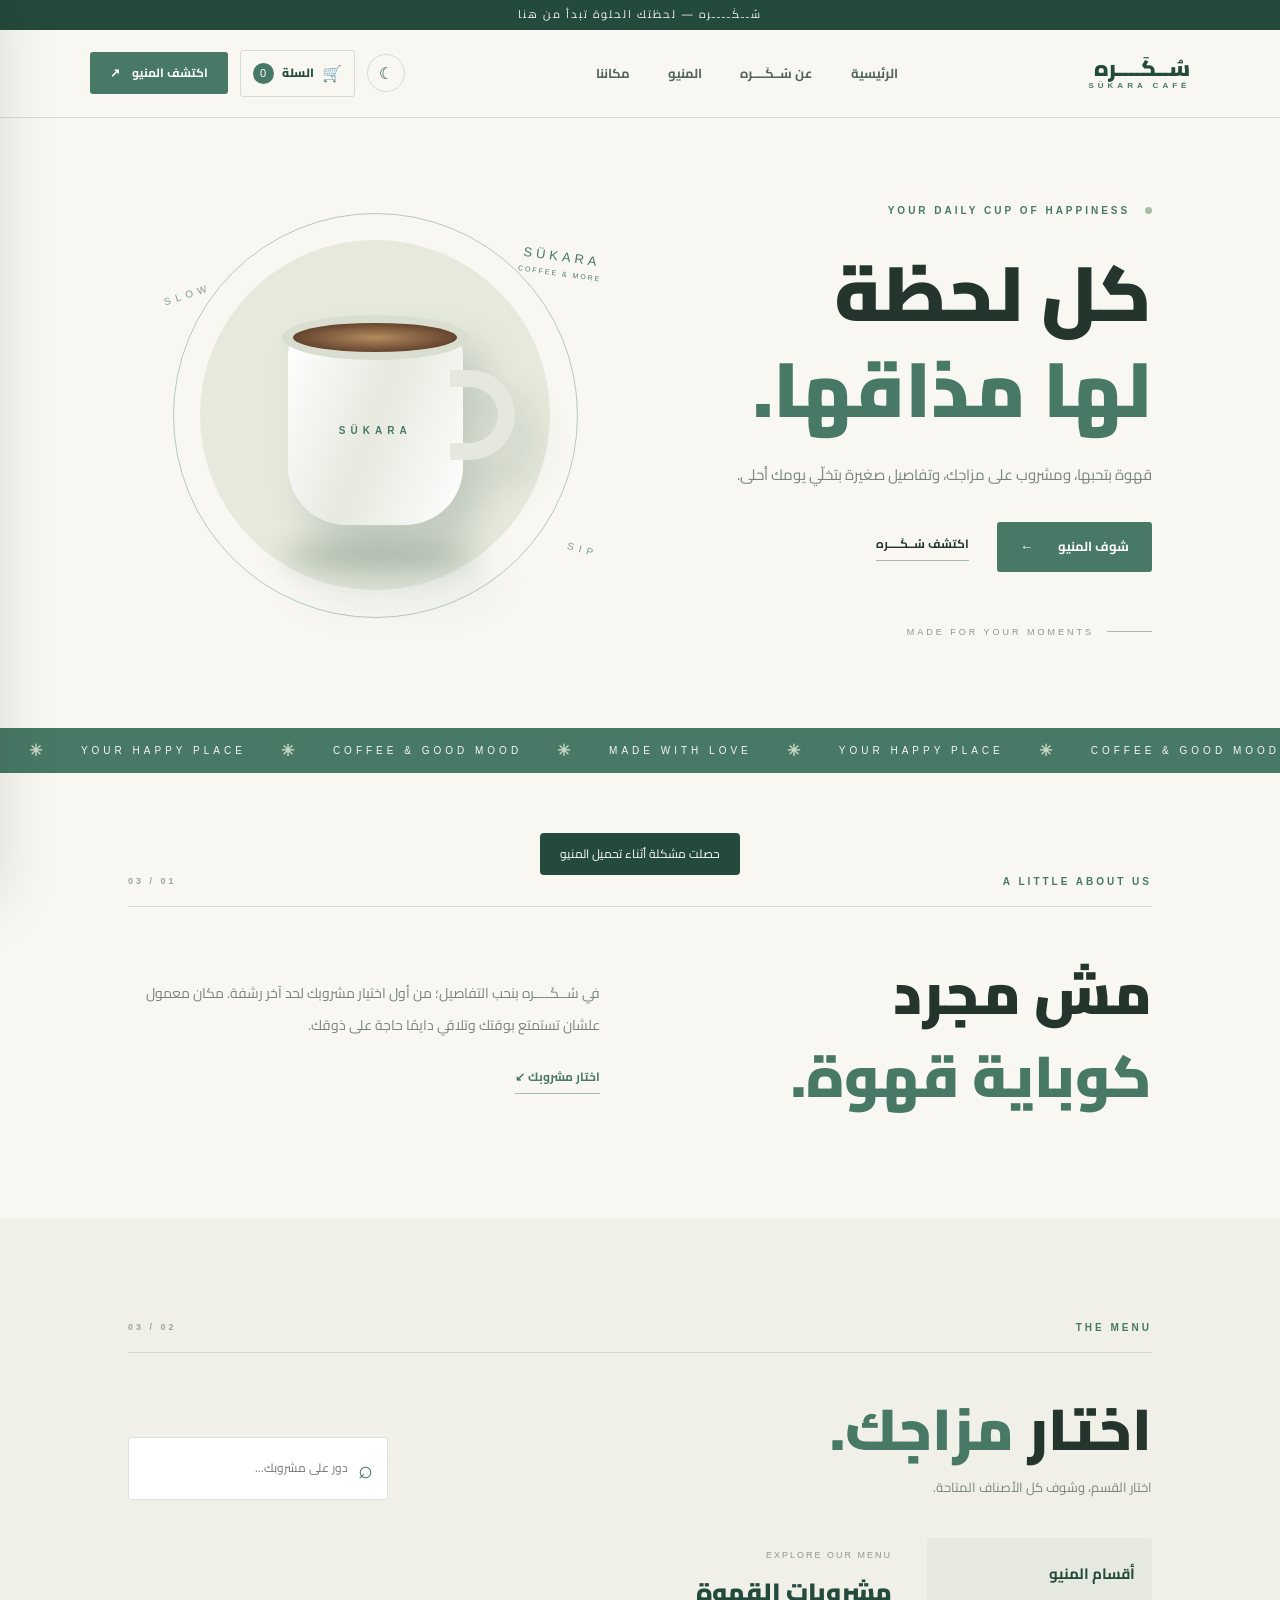
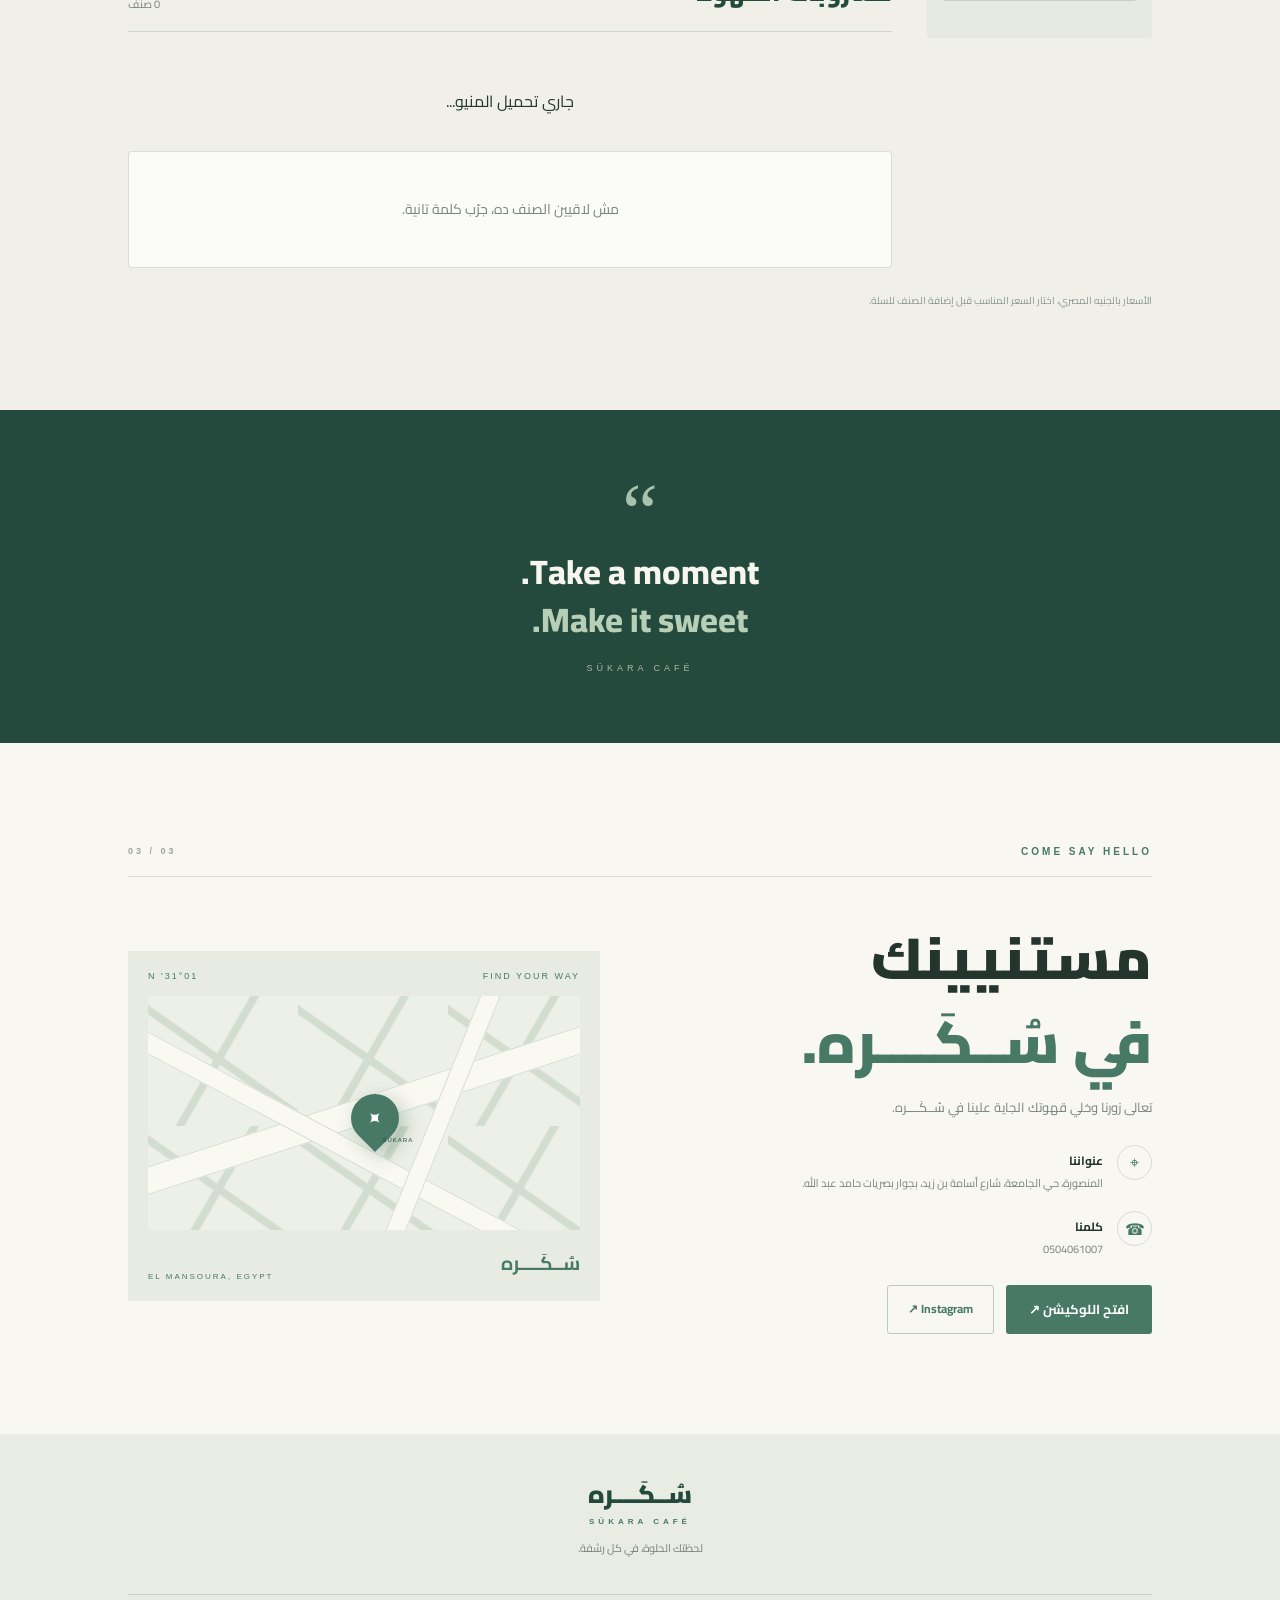
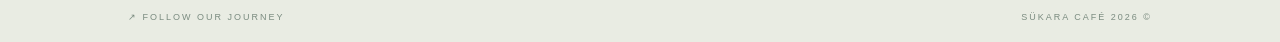
==== commit c5b6917a: "Add files via upload" ====
--- a/index.html
+++ b/index.html
@@ -11,7 +11,7 @@
   <link rel="preconnect" href="https://fonts.gstatic.com" crossorigin>
   <link href="https://fonts.googleapis.com/css2?family=Cairo:wght@400;500;600;700;800;900&display=swap" rel="stylesheet">
   <link rel="stylesheet" href="style.css">
-  <script src="script.js?v=invoice-fix-2" defer></script>
+  <script src="script.js?v=flavor-buttons-1" defer></script>
 </head>
 <body>
   <div class="announcement">سُــكَــــره — لحظتك الحلوة تبدأ من هنا</div>
